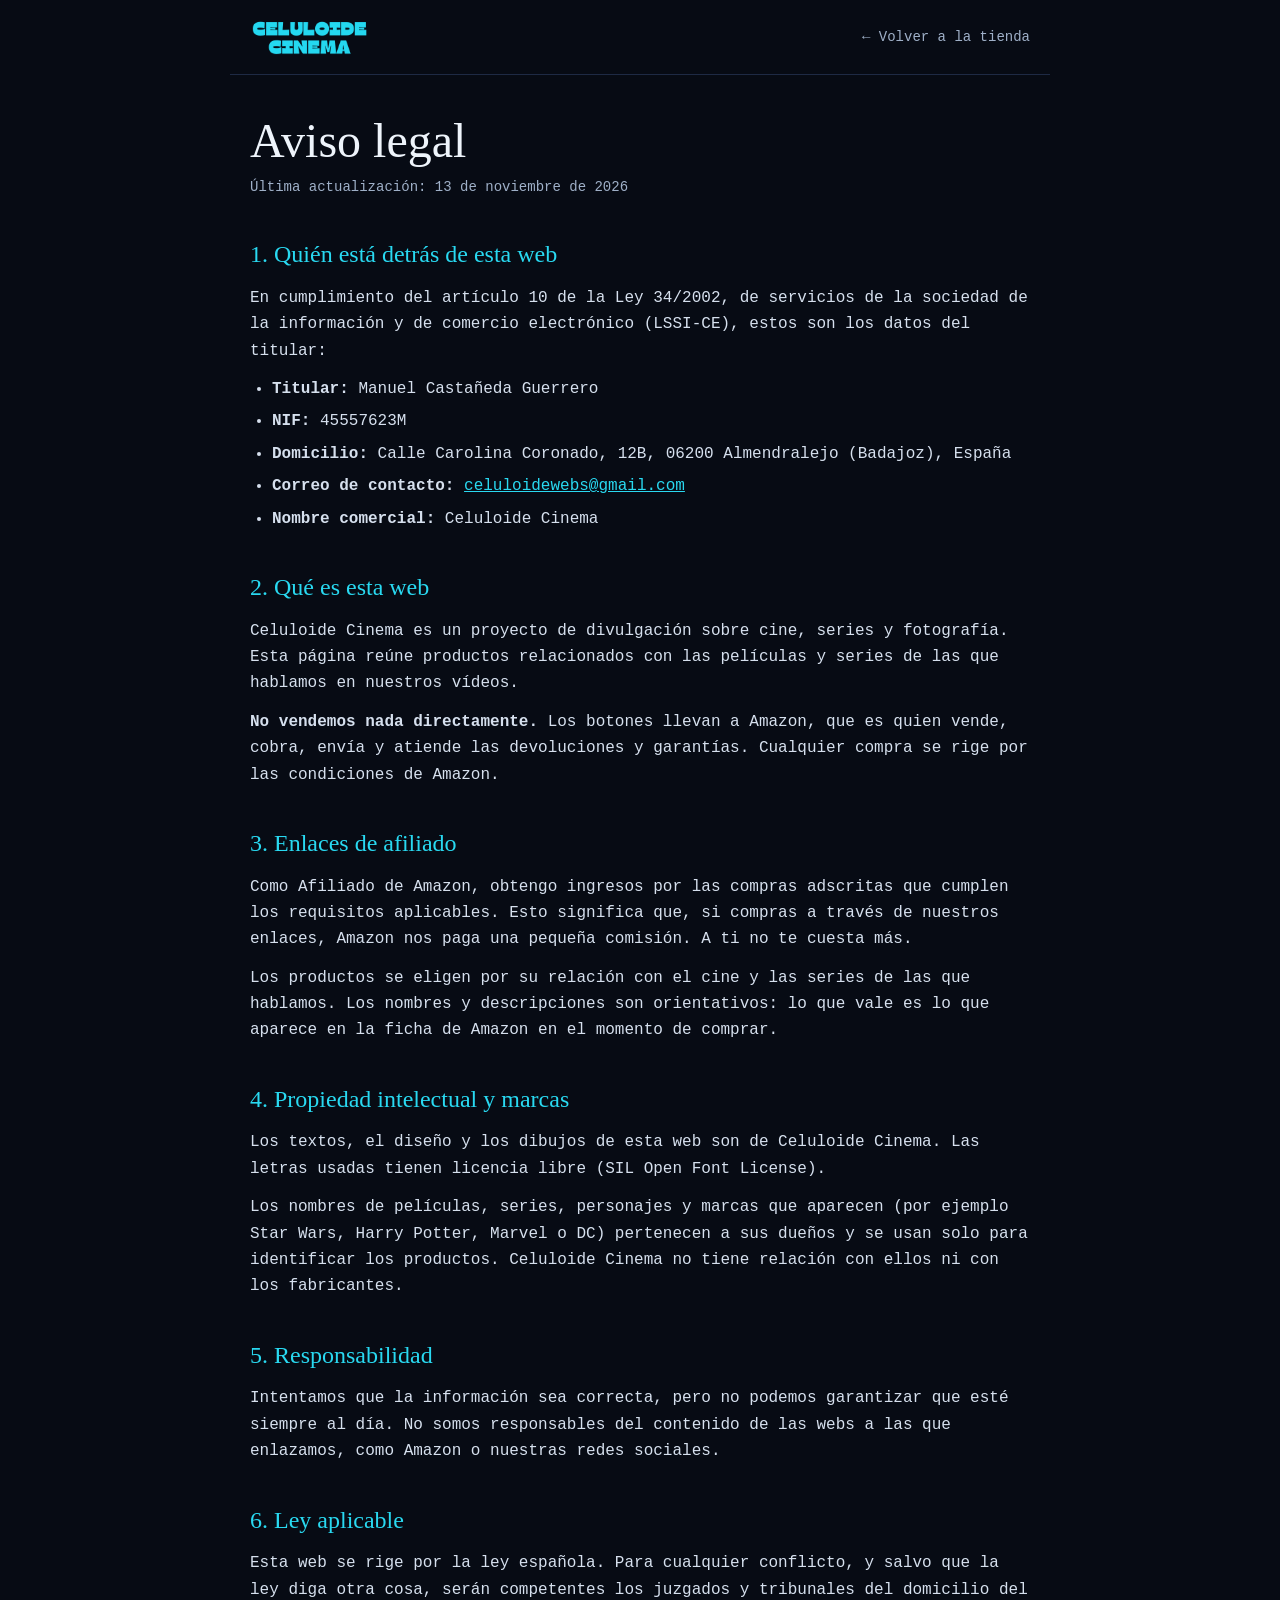
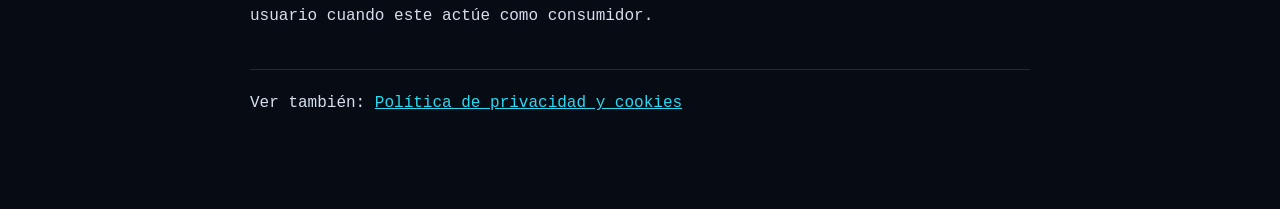
==== aviso-legal.html @ 51c3c707 "Aviso legal y política de privacidad Co-Authored-By: Claude Opus 5.5 <noreply@anthropic.com>" ====
<!doctype html>
<html lang="es">
<head>
<meta charset="utf-8">
<meta name="viewport" content="width=device-width, initial-scale=1">
<title>Aviso legal · Celuloide Cinema</title>
<meta name="robots" content="noindex">
<link rel="icon" type="image/png" sizes="32x32" href="favicon-32.png?v=2">
<link rel="stylesheet" href="legal.css">
</head>
<body>
<header><a href="./"><img src="logo.png" alt="Celuloide Cinema" width="120" height="38"></a><a class="volver" href="./">← Volver a la tienda</a></header>
<main>
<h1>Aviso legal</h1>
<p class="fecha">Última actualización: 13 de noviembre de 2026</p>

<h2>1. Quién está detrás de esta web</h2>
<p>En cumplimiento del artículo 10 de la Ley 34/2002, de servicios de la sociedad de la información y de comercio electrónico (LSSI-CE), estos son los datos del titular:</p>
<ul>
  <li><b>Titular:</b> Manuel Castañeda Guerrero</li>
  <li><b>NIF:</b> 45557623M</li>
  <li><b>Domicilio:</b> Calle Carolina Coronado, 12B, 06200 Almendralejo (Badajoz), España</li>
  <li><b>Correo de contacto:</b> <a href="mailto:celuloidewebs@gmail.com">celuloidewebs@gmail.com</a></li>
  <li><b>Nombre comercial:</b> Celuloide Cinema</li>
</ul>

<h2>2. Qué es esta web</h2>
<p>Celuloide Cinema es un proyecto de divulgación sobre cine, series y fotografía. Esta página reúne productos relacionados con las películas y series de las que hablamos en nuestros vídeos.</p>
<p><b>No vendemos nada directamente.</b> Los botones llevan a Amazon, que es quien vende, cobra, envía y atiende las devoluciones y garantías. Cualquier compra se rige por las condiciones de Amazon.</p>

<h2>3. Enlaces de afiliado</h2>
<p>Como Afiliado de Amazon, obtengo ingresos por las compras adscritas que cumplen los requisitos aplicables. Esto significa que, si compras a través de nuestros enlaces, Amazon nos paga una pequeña comisión. A ti no te cuesta más.</p>
<p>Los productos se eligen por su relación con el cine y las series de las que hablamos. Los nombres y descripciones son orientativos: lo que vale es lo que aparece en la ficha de Amazon en el momento de comprar.</p>

<h2>4. Propiedad intelectual y marcas</h2>
<p>Los textos, el diseño y los dibujos de esta web son de Celuloide Cinema. Las letras usadas tienen licencia libre (SIL Open Font License).</p>
<p>Los nombres de películas, series, personajes y marcas que aparecen (por ejemplo Star Wars, Harry Potter, Marvel o DC) pertenecen a sus dueños y se usan solo para identificar los productos. Celuloide Cinema no tiene relación con ellos ni con los fabricantes.</p>

<h2>5. Responsabilidad</h2>
<p>Intentamos que la información sea correcta, pero no podemos garantizar que esté siempre al día. No somos responsables del contenido de las webs a las que enlazamos, como Amazon o nuestras redes sociales.</p>

<h2>6. Ley aplicable</h2>
<p>Esta web se rige por la ley española. Para cualquier conflicto, y salvo que la ley diga otra cosa, serán competentes los juzgados y tribunales del domicilio del usuario cuando este actúe como consumidor.</p>

<p class="ver">Ver también: <a href="privacidad.html">Política de privacidad y cookies</a></p>
</main>
</body>
</html>
---- legal.css ----
@font-face{font-family:"Abril Fatface";src:url("fuentes/AbrilFatface-Regular.ttf") format("truetype");font-display:swap}
@font-face{font-family:"Courier Prime";src:url("fuentes/CourierPrime-Regular.ttf") format("truetype");font-weight:400;font-display:swap}
@font-face{font-family:"Courier Prime";src:url("fuentes/CourierPrime-Bold.ttf") format("truetype");font-weight:700;font-display:swap}
:root{--cian:#29d9f1;--noche:#070b14;--panel:#111a2e;--linea:#1e2a44;--texto:#eef4fb;--suave:#9fb0c8}
*{box-sizing:border-box;margin:0;padding:0}
body{background:var(--noche);color:var(--texto);font-family:"Courier Prime",ui-monospace,monospace;font-size:16px;line-height:1.65;-webkit-font-smoothing:antialiased}
header{display:flex;align-items:center;justify-content:space-between;gap:16px;max-width:820px;margin:0 auto;padding:18px 20px;border-bottom:1px solid var(--linea)}
header img{display:block;height:auto}
.volver{color:var(--suave);text-decoration:none;font-size:14px}
.volver:hover{color:var(--cian)}
main{max-width:820px;margin:0 auto;padding:40px 20px 80px}
h1{font-family:"Abril Fatface",serif;font-weight:400;font-size:clamp(32px,6vw,48px);line-height:1.1;margin-bottom:8px}
h2{font-family:"Abril Fatface",serif;font-weight:400;font-size:24px;margin:36px 0 10px;color:var(--cian)}
p,ul{margin-bottom:12px;color:#d6e0ee}
ul{padding-left:22px}
li{margin-bottom:6px}
a{color:var(--cian)}
.fecha{color:var(--suave);font-size:14px}
.resumen{background:var(--panel);border:1px solid var(--linea);border-left:3px solid var(--cian);border-radius:10px;padding:14px 16px;margin:20px 0}
.ver{margin-top:40px;padding-top:20px;border-top:1px solid var(--linea)}
@media (max-width:420px){main{padding:28px 16px 60px}header{padding:14px 16px}}
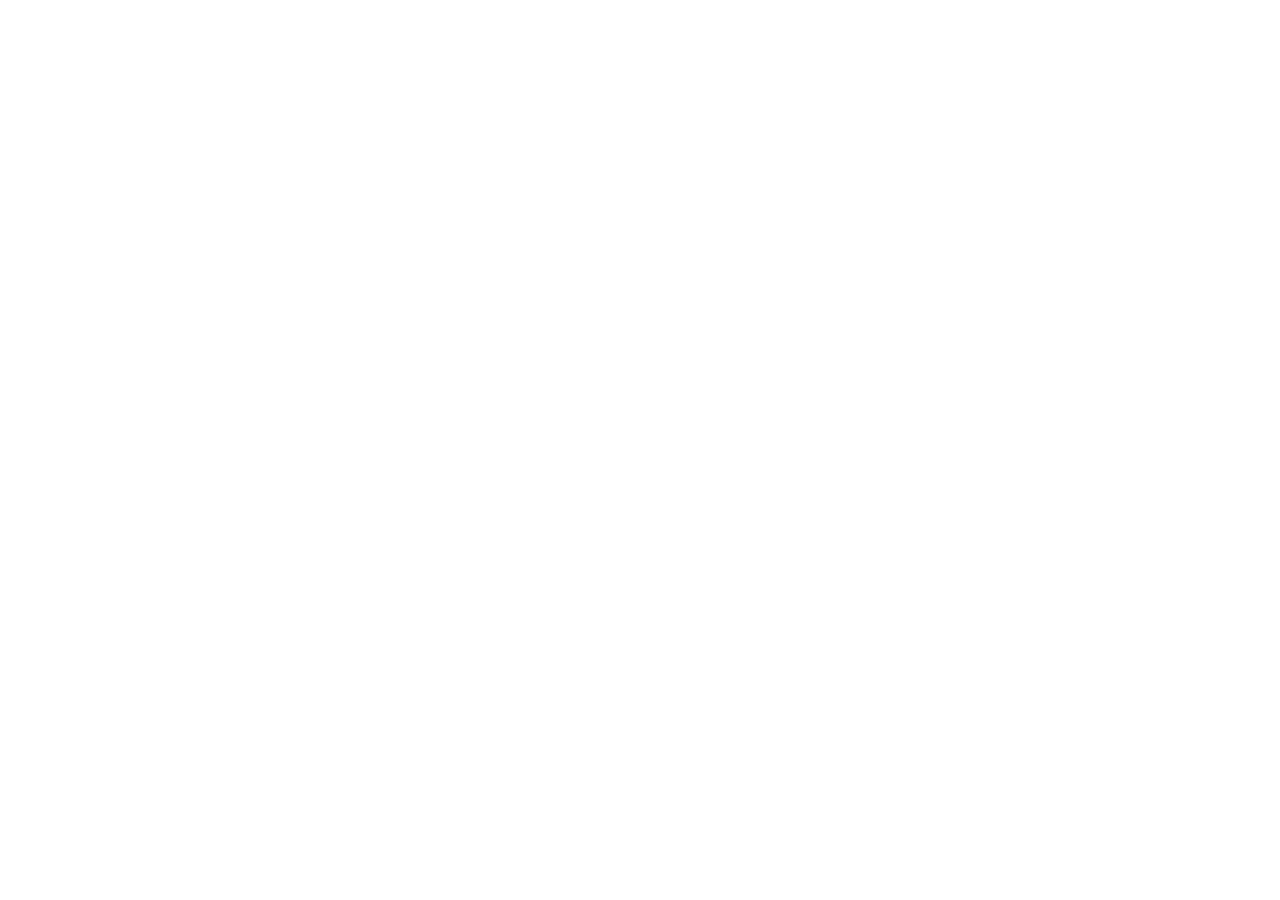
==== commit 849f2c6d: "La tienda se muda a Cloudflare Pages Co-Authored-By: Claude Opus 5.5 <noreply@anthropic.com>" ====
--- a/aviso-legal.html
+++ b/aviso-legal.html
@@ -1,48 +1,9 @@
 <!doctype html>
-<html lang="es">
-<head>
-<meta charset="utf-8">
-<meta name="viewport" content="width=device-width, initial-scale=1">
-<title>Aviso legal · Celuloide Cinema</title>
+<html lang="es"><head><meta charset="utf-8">
+<title>Celuloide Cinema se ha mudado</title>
 <meta name="robots" content="noindex">
-<link rel="icon" type="image/png" sizes="32x32" href="favicon-32.png?v=2">
-<link rel="stylesheet" href="legal.css">
-</head>
-<body>
-<header><a href="./"><img src="logo.png" alt="Celuloide Cinema" width="120" height="38"></a><a class="volver" href="./">← Volver a la tienda</a></header>
-<main>
-<h1>Aviso legal</h1>
-<p class="fecha">Última actualización: 13 de noviembre de 2026</p>
-
-<h2>1. Quién está detrás de esta web</h2>
-<p>En cumplimiento del artículo 10 de la Ley 34/2002, de servicios de la sociedad de la información y de comercio electrónico (LSSI-CE), estos son los datos del titular:</p>
-<ul>
-  <li><b>Titular:</b> Manuel Castañeda Guerrero</li>
-  <li><b>NIF:</b> 45557623M</li>
-  <li><b>Domicilio:</b> Calle Carolina Coronado, 12B, 06200 Almendralejo (Badajoz), España</li>
-  <li><b>Correo de contacto:</b> <a href="mailto:celuloidewebs@gmail.com">celuloidewebs@gmail.com</a></li>
-  <li><b>Nombre comercial:</b> Celuloide Cinema</li>
-</ul>
-
-<h2>2. Qué es esta web</h2>
-<p>Celuloide Cinema es un proyecto de divulgación sobre cine, series y fotografía. Esta página reúne productos relacionados con las películas y series de las que hablamos en nuestros vídeos.</p>
-<p><b>No vendemos nada directamente.</b> Los botones llevan a Amazon, que es quien vende, cobra, envía y atiende las devoluciones y garantías. Cualquier compra se rige por las condiciones de Amazon.</p>
-
-<h2>3. Enlaces de afiliado</h2>
-<p>Como Afiliado de Amazon, obtengo ingresos por las compras adscritas que cumplen los requisitos aplicables. Esto significa que, si compras a través de nuestros enlaces, Amazon nos paga una pequeña comisión. A ti no te cuesta más.</p>
-<p>Los productos se eligen por su relación con el cine y las series de las que hablamos. Los nombres y descripciones son orientativos: lo que vale es lo que aparece en la ficha de Amazon en el momento de comprar.</p>
-
-<h2>4. Propiedad intelectual y marcas</h2>
-<p>Los textos, el diseño y los dibujos de esta web son de Celuloide Cinema. Las letras usadas tienen licencia libre (SIL Open Font License).</p>
-<p>Los nombres de películas, series, personajes y marcas que aparecen (por ejemplo Star Wars, Harry Potter, Marvel o DC) pertenecen a sus dueños y se usan solo para identificar los productos. Celuloide Cinema no tiene relación con ellos ni con los fabricantes.</p>
-
-<h2>5. Responsabilidad</h2>
-<p>Intentamos que la información sea correcta, pero no podemos garantizar que esté siempre al día. No somos responsables del contenido de las webs a las que enlazamos, como Amazon o nuestras redes sociales.</p>
-
-<h2>6. Ley aplicable</h2>
-<p>Esta web se rige por la ley española. Para cualquier conflicto, y salvo que la ley diga otra cosa, serán competentes los juzgados y tribunales del domicilio del usuario cuando este actúe como consumidor.</p>
-
-<p class="ver">Ver también: <a href="privacidad.html">Política de privacidad y cookies</a></p>
-</main>
-</body>
-</html>
+<link rel="canonical" href="https://celuloidecinema.pages.dev/aviso-legal.html">
+<meta http-equiv="refresh" content="0; url=https://celuloidecinema.pages.dev/aviso-legal.html">
+<script>location.replace("https://celuloidecinema.pages.dev/aviso-legal.html" + location.hash);</script>
+<style>body{background:#070b14;color:#eef4fb;font-family:monospace;display:grid;place-items:center;min-height:100vh;margin:0}a{color:#29d9f1}</style>
+</head><body><p>La tienda se ha mudado a <a href="https://celuloidecinema.pages.dev/aviso-legal.html">celuloidecinema.pages.dev</a></p></body></html>
